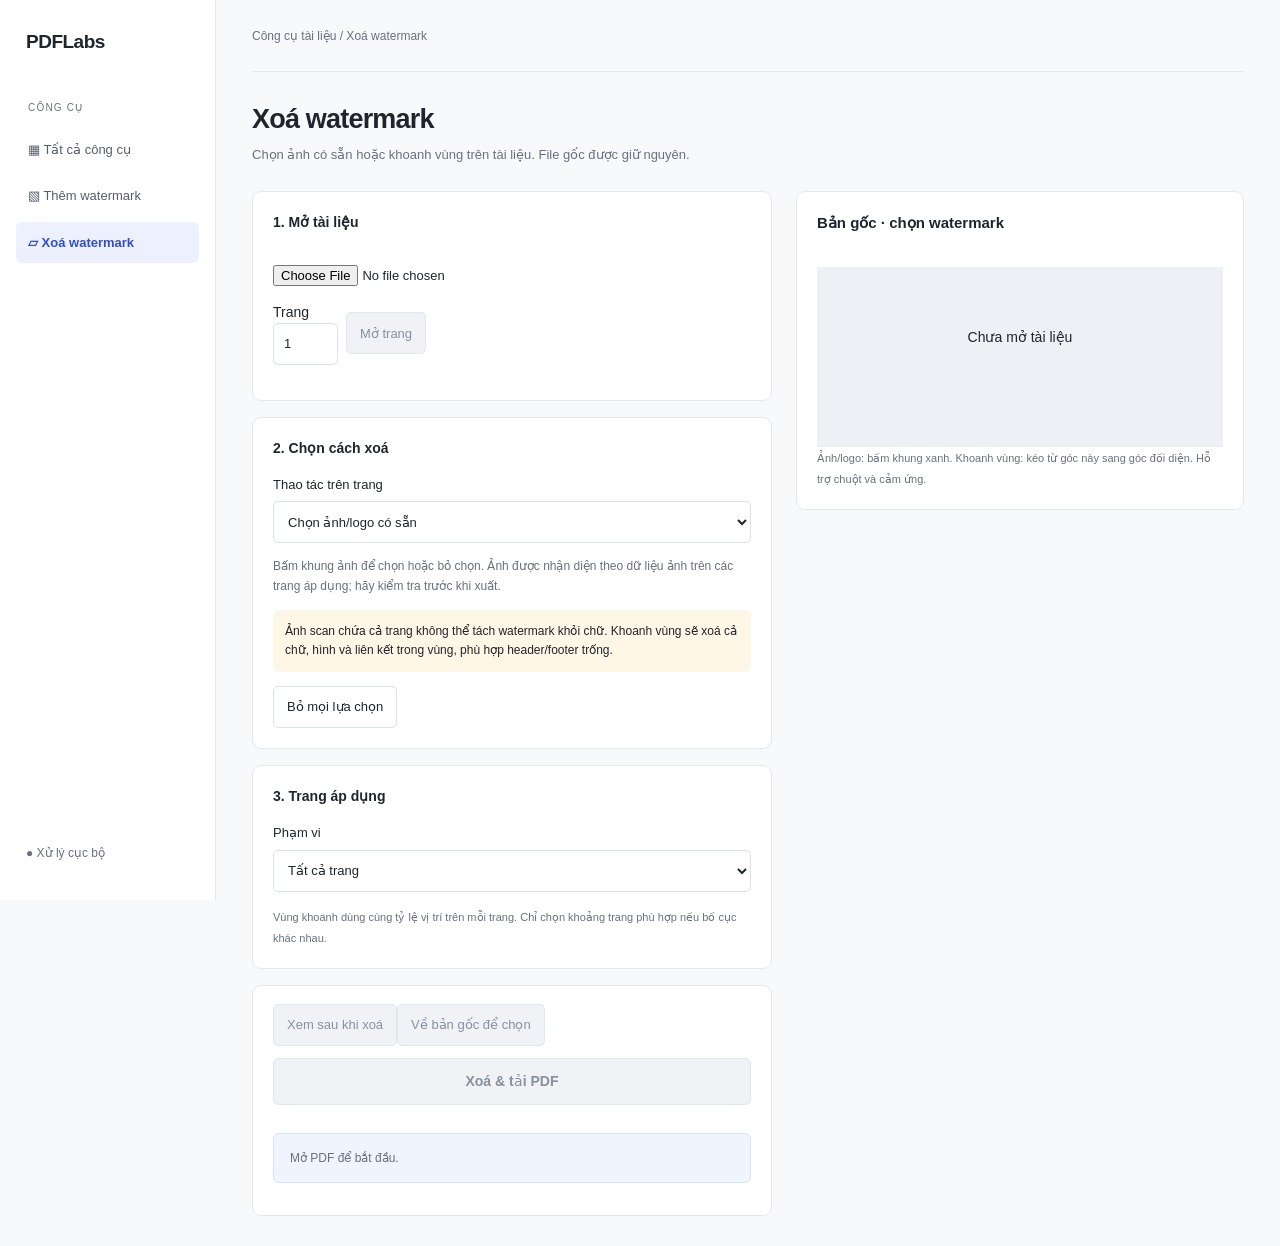
==== templates/removal.html @ 2656b72c "Add PDF watermark removal with image selection and region redaction" ====
<!doctype html><html lang="vi"><head><meta charset="utf-8"><meta name="viewport" content="width=device-width,initial-scale=1"><title>Xoá watermark · PDFLabs</title><link rel="stylesheet" href="/static/style.css"><link rel="stylesheet" href="/static/removal.css"></head><body>
<aside class="sidebar"><a class="brand" href="/">PDFLabs</a><div class="workspace">CÔNG CỤ</div><a class="nav" href="/">▦ Tất cả công cụ</a><a class="nav" href="/#watermark">▧ Thêm watermark</a><a class="nav active" href="/remove-watermark">▱ Xoá watermark</a><div class="side-bottom">● Xử lý cục bộ</div></aside>
<main><header>Công cụ tài liệu / Xoá watermark</header><section class="removal-editor"><h1>Xoá watermark</h1><p class="intro">Chọn ảnh có sẵn hoặc khoanh vùng trên tài liệu. File gốc được giữ nguyên.</p>
<div class="editor-grid"><div class="left-stack"><div class="panel"><h2>1. Mở tài liệu</h2><input id="source" type="file" accept=".pdf,application/pdf"><p id="filename"></p><div class="preview-controls"><label>Trang <input id="page" type="number" min="1" value="1"></label><button id="load" class="secondary">Mở trang</button></div><small id="page-count"></small></div>
<div class="panel"><h2>2. Chọn cách xoá</h2><label class="field-label">Thao tác trên trang<select id="mode"><option value="image">Chọn ảnh/logo có sẵn</option><option value="region">Khoanh vùng xoá trắng</option></select></label><p id="mode-help">Bấm khung ảnh để chọn hoặc bỏ chọn. Ảnh được nhận diện theo dữ liệu ảnh trên các trang áp dụng; hãy kiểm tra trước khi xuất.</p><p class="notice">Ảnh scan chứa cả trang không thể tách watermark khỏi chữ. Khoanh vùng sẽ xoá cả chữ, hình và liên kết trong vùng, phù hợp header/footer trống.</p><div id="selection-list"></div><button id="clear" class="secondary">Bỏ mọi lựa chọn</button></div>
<div class="panel"><h2>3. Trang áp dụng</h2><label class="field-label">Phạm vi<select id="scope"><option value="all">Tất cả trang</option><option value="custom">Khoảng trang</option><option value="odd">Trang lẻ</option><option value="even">Trang chẵn</option></select></label><input id="range" placeholder="Ví dụ: 1-3, 5" hidden><small>Vùng khoanh dùng cùng tỷ lệ vị trí trên mỗi trang. Chỉ chọn khoảng trang phù hợp nếu bố cục khác nhau.</small></div>
<div class="export-panel"><button id="preview" class="secondary">Xem sau khi xoá</button><button id="original" class="secondary">Về bản gốc để chọn</button><button id="export" class="primary">Xoá & tải PDF</button><p id="status" role="status" aria-live="polite">Mở PDF để bắt đầu.</p></div></div>
<div class="right-stack"><div class="panel"><div class="panel-title"><h2 id="view-title">Bản gốc · chọn watermark</h2></div><div id="stage"><img id="document" alt="Trang PDF" hidden><div id="overlay"></div><p id="empty">Chưa mở tài liệu</p></div><small>Ảnh/logo: bấm khung xanh. Khoanh vùng: kéo từ góc này sang góc đối diện. Hỗ trợ chuột và cảm ứng.</small></div></div></div></section></main><script src="/static/removal.js"></script></body></html>
---- static/style.css ----
:root{--ink:#20242c;--muted:#69717e;--line:#e5e7eb;--bg:#f8f9fb;--accent:#3659db}*{box-sizing:border-box}[hidden]{display:none!important}body{margin:0;background:var(--bg);color:var(--ink);font:14px -apple-system,BlinkMacSystemFont,"Segoe UI",sans-serif;line-height:1.5}button,input,select{font:inherit}button{cursor:pointer}button:disabled{opacity:.55;cursor:wait}a{color:var(--accent)}button,a,input,select{touch-action:manipulation}button:focus-visible,a:focus-visible{outline:3px solid #a7b7f9;outline-offset:3px}.sidebar{position:fixed;inset:0 auto 0 0;width:216px;background:#fff;border-right:1px solid var(--line);padding:28px 16px;display:flex;flex-direction:column;gap:5px}.brand{display:flex;align-items:center;gap:10px;text-decoration:none;color:var(--ink);font-size:19px;font-weight:650;letter-spacing:-.5px;padding:0 10px}.brand-mark{width:29px;height:32px;border-radius:7px;background:var(--ink);color:#fff;display:grid;place-items:center;font-size:18px}.workspace{font-size:10px;letter-spacing:1.2px;color:var(--muted);margin:38px 12px 9px}.nav{border:0;background:none;display:flex;align-items:center;gap:11px;text-align:left;padding:11px 12px;border-radius:6px;color:#555e6d;font-size:13px}.nav-icon{font-size:19px;line-height:1}.nav:hover{background:#f4f5f8}.nav.active{background:#edf1ff;color:#304fc5;font-weight:600}.side-bottom{margin-top:auto;color:var(--muted);font-size:12px;padding:10px}.dot{display:inline-block;width:6px;height:6px;background:#3a926d;border-radius:50%;margin-right:7px}main{margin-left:216px;padding:0 36px;max-width:1800px}header{height:72px;display:flex;justify-content:space-between;align-items:center;border-bottom:1px solid var(--line);color:var(--muted);font-size:12px}header b{font-weight:400;color:#b9bec8;margin:0 12px}#breadcrumb{color:var(--ink)}.local{display:flex;align-items:center;gap:8px;font-size:12px}.avatar{display:grid;place-items:center;width:27px;height:27px;border:1px solid #dce0e7;border-radius:50%;background:#fff;color:#555e6d;font-size:11px}h1{font-size:27px;letter-spacing:-.8px;font-weight:650;line-height:1.3;margin:0 0 8px}h2{font-size:14px;margin:0;font-weight:600}p{margin:0;line-height:1.6}.intro{color:var(--muted);font-size:13px;margin:0 0 25px}#dashboard{padding:38px 0;min-height:calc(100vh - 140px)}.page-heading{display:flex;justify-content:space-between;align-items:center}.count-label{font-size:12px;color:var(--muted)}.section-title{margin:21px 0 14px}.tools{max-width:740px}.tool{display:flex;align-items:center;gap:17px;width:100%;background:#fff;border:1px solid var(--line);border-radius:9px;padding:23px;text-align:left;color:var(--ink);transition:border-color .15s,box-shadow .15s}.tool:hover{border-color:#a8b8ef;box-shadow:0 3px 12px #20242c08}.tool-icon{width:46px;height:48px;display:grid;place-items:center;border:1px solid #e0e6fc;border-radius:8px;color:var(--accent);background:#f2f5ff;font-size:25px}.tool h3{font-size:15px;margin:0 0 5px;font-weight:600}.tool p{font-size:13px;color:var(--muted)}.tool-link{margin-left:auto;font-size:21px;color:var(--muted)}#editor{padding:24px 0}.back{background:none;border:0;color:var(--muted);font-size:12px;padding:0;margin:0 0 19px}.back:hover{color:var(--accent)}.editor-grid{display:grid;grid-template-columns:minmax(320px,.95fr) minmax(360px,1.2fr);gap:24px;align-items:start}.left-stack,.right-stack{display:flex;flex-direction:column;gap:16px}.right-stack{position:sticky;top:20px}.panel{border:1px solid var(--line);background:#fff;border-radius:9px;padding:20px}.panel-title{display:flex;align-items:center;gap:9px;margin-bottom:17px}.panel-title>span:last-child:not(.step){margin-left:auto;font-size:11px;color:var(--muted)}.step{display:grid;place-items:center;width:21px;height:21px;background:#f0f2f6;color:#555e6d;border-radius:5px;font-size:11px;font-weight:600}.drop{display:flex;flex-direction:column;align-items:center;gap:5px;padding:23px 12px;border:1px dashed #bfc8dc;background:#fbfcff;border-radius:7px;cursor:pointer}.drop:hover,.drop.drag{border-color:var(--accent);background:#f0f4ff}.upload-icon{font-size:25px;color:var(--accent);line-height:1;margin-bottom:8px}.drop strong{font-size:13px;font-weight:550}.drop>span:not(.upload-icon){font-size:12px;color:var(--muted)}u{color:var(--accent);text-underline-offset:3px}small{font-size:11px;color:var(--muted);line-height:1.6}.drop small{margin-top:7px}.drop input,.image-upload input{position:absolute;opacity:0;width:1px;height:1px}.drop:focus-within,.image-upload:focus-within{outline:3px solid #a7b7f9;outline-offset:2px}.file-list{max-height:190px;overflow:auto}.file-row{display:flex;align-items:center;gap:10px;font-size:12px;padding:11px 0;border-bottom:1px solid var(--line)}.name{flex:1;overflow:hidden;white-space:nowrap;text-overflow:ellipsis}.file-row small{white-space:nowrap}.file-row button{border:0;background:none;color:#69717e;font-size:20px;padding:0 5px}.image-upload{display:flex;align-items:center;gap:13px;padding:13px;border:1px solid var(--line);border-radius:6px;cursor:pointer}.image-upload:hover{border-color:#a8b8ef}.image-upload>span{display:grid;place-items:center;background:#f3f4f7;border-radius:5px;width:44px;height:44px;color:#677181;font-size:22px}.image-upload img{width:48px;height:48px;object-fit:contain}.image-upload>div{min-width:0}.image-upload strong{display:block;font-size:12px;font-weight:550;overflow-wrap:anywhere}.image-upload small{display:block;margin-top:3px}.fields{display:grid;grid-template-columns:1fr 1fr;gap:18px 16px}.fields label{font-size:12px;font-weight:500;min-width:0}.fields input:not([type=range]),select,.preview-controls input{width:100%;min-width:0;display:block;border:1px solid #dce0e7;border-radius:5px;background:#fff;color:var(--ink);padding:9px 10px;font-size:12px;margin-top:7px;min-height:37px}input:focus,select:focus{outline:2px solid #a7b7f9;outline-offset:1px}.fields input[type=range]{width:100%;display:block;accent-color:var(--accent);margin:16px 0 6px}output{float:right;color:var(--accent);font-size:11px}.full{grid-column:1/-1}.optional{float:right;font-size:10px;font-weight:400;color:var(--muted)}.fields small{display:block;margin-top:5px;font-weight:400}.text-button{margin-left:auto;border:0;background:none;color:var(--accent);font-size:11px;padding:4px}.preview-tag{border:1px solid var(--line);padding:2px 6px;border-radius:4px;font-size:10px}.preview-controls{display:flex;gap:8px;align-items:center;margin-bottom:15px}.preview-controls select{flex:1;width:0;margin:0}.preview-controls input{width:54px;margin:0}.secondary{border:1px solid #dce0e7;border-radius:5px;background:#fff;color:var(--ink);padding:8px 13px;font-size:12px;min-height:37px}.secondary:hover{background:#f4f5f8}.preview-area{background:#eff1f5;border:1px solid #e6e9ef;border-radius:5px;min-height:440px;display:grid;place-items:center;overflow:auto;padding:24px}.preview-area img{display:block;max-width:100%;max-height:620px;box-shadow:0 3px 14px #20242c17}#preview-empty{text-align:center}#preview-empty p{font-size:13px;color:#596273;margin-bottom:5px}#preview-note{display:block;margin-top:12px;text-align:center}.export-panel{background:#fff;border:1px solid var(--line);border-radius:9px;padding:18px 20px}.export-panel p{color:var(--muted);font-size:11px;margin-bottom:12px}.primary{width:100%;padding:12px 15px;border:1px solid #304fc5;border-radius:6px;background:var(--accent);color:#fff;font-size:13px;font-weight:550;text-align:left}.primary span{float:right;font-size:17px;line-height:1.2}.primary:hover{background:#294ac7}.export-panel>small{display:block;text-align:center;margin-top:10px;font-size:10px}#status{padding:14px 16px;background:#eff4ff;border:1px solid #d7e1fc;border-radius:6px;font-size:12px;line-height:1.7;margin-top:18px;overflow-wrap:anywhere}#status.error{background:#fff5f3;border-color:#f2d5ce;color:#9b3525}#results{margin-top:14px;font-size:12px;overflow-wrap:anywhere}#results p{padding:9px 0;border-bottom:1px solid var(--line)}.download{display:block;width:fit-content;margin-bottom:10px;font-size:12px;font-weight:550}progress{accent-color:var(--accent)}footer{display:flex;justify-content:space-between;gap:16px;border-top:1px solid var(--line);padding:18px 0 22px;color:var(--muted);font-size:10px}@media(min-width:1500px){main{padding:0 48px}.editor-grid{grid-template-columns:minmax(380px,520px) minmax(400px,1fr)}}@media(max-width:1100px){.sidebar{width:184px}main{margin-left:184px;padding:0 24px}.editor-grid{grid-template-columns:minmax(280px,1fr) minmax(300px,1fr);gap:16px}.panel{padding:16px}.fields{gap:16px 12px}.preview-area{min-height:380px;padding:15px}}@media(max-width:850px){.editor-grid{grid-template-columns:1fr}.right-stack{position:static}.preview-area{min-height:360px}}@media(max-width:600px){.sidebar{position:static;width:auto;padding:14px 16px;flex-direction:row;align-items:center;gap:7px;border-right:0;border-bottom:1px solid var(--line)}.brand{padding:0;font-size:17px}.brand-mark{width:25px;height:28px;font-size:15px}.workspace,.side-bottom,.nav-icon{display:none}.nav{padding:9px 8px;font-size:11px;white-space:nowrap}.nav:first-of-type{margin-left:auto}main{margin:0;padding:0 16px}header{height:56px;font-size:11px}.local{font-size:0;gap:0}header b{margin:0 8px}h1{font-size:24px}#dashboard{padding-top:28px;min-height:calc(100vh - 190px)}.tool{padding:18px;gap:12px}.tool p{font-size:12px}.tool h3{font-size:14px}.tool-icon{width:40px;min-width:40px;height:43px}.count-label{display:none}.panel{padding:16px}.fields{gap:17px 12px}.fields label{font-size:11px}.preview-area{min-height:340px}.page-heading .intro{margin-bottom:20px}.export-panel{padding:16px}.tool-description{min-width:0}}@media(prefers-reduced-motion:reduce){*{transition:none!important;scroll-behavior:auto!important}}
/* Extended watermark controls share the same compact form treatment. */
textarea,.field-label>input{display:block;width:100%;border:1px solid #dce0e7;border-radius:5px;padding:9px 10px;margin-top:7px;background:#fff;color:var(--ink);font:inherit;min-width:0}textarea{resize:vertical;min-height:82px;font-size:13px}textarea:focus{outline:2px solid #a7b7f9;outline-offset:1px}.field-label{display:block;font-size:12px;font-weight:500}.type-switch{display:flex;gap:6px;padding:4px;background:#f2f4f8;border-radius:6px;margin-bottom:16px}.type-switch label{flex:1;padding:7px 10px;border-radius:4px;font-size:12px;cursor:pointer}.type-switch label:has(input:checked){background:#fff;box-shadow:0 1px 3px #20242c12}.type-switch input,.check-row input{accent-color:var(--accent)}.text-options,.color-row{margin-top:16px}.check-row{display:block;margin-top:12px;font-size:12px}.check-row small{display:block;margin:4px 0 0 22px}.color-hint{font-size:11px;color:var(--muted);align-self:center;padding-top:17px}.fields input[type=color]{height:37px;padding:4px;cursor:pointer}.quick-recipes{display:flex;flex-wrap:wrap;gap:7px;margin-bottom:18px}.quick-recipes button{border:1px solid #dce0e7;border-radius:5px;padding:7px 9px;background:#fff;color:#4d5b75;font-size:11px}.quick-recipes button:hover{border-color:#a8b8ef;background:#f5f7ff}.anchor-grid{display:grid;grid-template-columns:repeat(3,34px);gap:5px;margin-top:9px}.anchor-grid button{height:32px;border:1px solid #dce0e7;border-radius:4px;background:white;color:#69717e}.anchor-grid button[aria-pressed=true]{background:#edf1ff;border-color:var(--accent);color:var(--accent)}.preset-intro{font-size:12px;color:var(--muted);margin-bottom:13px}.preset-controls{display:flex;gap:8px;margin-bottom:15px}.preset-controls select{flex:1;width:0;margin:0}.preset-actions{display:flex;flex-wrap:wrap;gap:8px;margin:12px 0}.preset-actions .text-button{margin-left:0}.danger{color:#a33c32}.import-label{display:inline-flex;align-items:center;font-size:11px;color:var(--accent);cursor:pointer;padding:4px}.import-label input{width:1px;height:1px;opacity:0;position:absolute}.import-label:focus-within{outline:2px solid #a7b7f9}.badge{border:1px solid var(--line);border-radius:4px;padding:2px 6px;font-size:10px}
/* Action hierarchy and progressive disclosure. */
button,input,select,textarea{font-size:13px}.fields label,.field-label{font-size:13px;line-height:1.5}.fields input:not([type=range]),select,.preview-controls input{min-height:42px;font-size:13px}.fields{gap:20px 18px}.panel-title h2{font-size:15px}.drop{padding:20px 12px}.drop strong{font-size:14px}.drop u{display:inline-block;padding:6px 13px;border:1px solid #d6def6;border-radius:5px;background:#fff;text-decoration:none;font-size:13px;font-weight:550}.image-upload strong{font-size:13px}.image-upload{min-height:76px}.type-switch label{display:flex;align-items:center;justify-content:center;gap:7px;min-height:40px;font-size:13px}.quick-recipes{gap:8px}.quick-recipes button{min-height:38px;font-size:12px;padding:8px 12px}.anchor-grid{grid-template-columns:repeat(3,42px);gap:6px}.anchor-grid button{height:40px;font-size:16px}.secondary{min-height:42px;font-size:13px}.text-button{min-height:36px;font-size:12px;padding:6px 8px}.primary{min-height:46px;font-size:14px;text-align:center}.primary:disabled,.secondary:disabled{cursor:default;background:#f0f2f6;color:#89909e;border-color:#e2e6ed;opacity:1}.advanced{margin-top:20px;padding-top:16px;border-top:1px solid var(--line)}summary{cursor:pointer;font-size:13px;font-weight:550;min-height:32px;list-style:none;display:flex;align-items:center;justify-content:space-between;gap:12px}summary::-webkit-details-marker{display:none}summary:after{content:'+';font-size:19px;color:var(--muted);font-weight:400}details[open]>summary:after{content:'−'}summary:focus-visible{outline:2px solid #a7b7f9;outline-offset:4px;border-radius:3px}.advanced>.fields{margin-top:16px}.saved-presets>summary{font-size:14px}.disclosure-body{padding-top:15px}.preset-actions .danger{margin-left:auto;border-color:transparent}.preset-actions .danger:hover{background:#fff5f3;border-color:#f2d5ce}.preset-actions .secondary{font-size:12px;padding:8px 10px}.import-label{font-size:12px;min-height:36px;padding:6px 8px;border-radius:4px}.import-label:hover{background:#f3f5fb}.page-control{display:flex;align-items:center;gap:7px;color:var(--muted);font-size:12px;white-space:nowrap}.preview-controls .page-control input{width:52px}.preview-controls{flex-wrap:wrap}.preview-controls>select{min-width:120px}.action-hint{font-size:12px!important;color:var(--ink)!important;margin:0 0 12px!important}.export-panel>p:not(.action-hint){font-size:11px;color:var(--muted);margin-bottom:8px}.export-panel #status{margin:0 0 14px;font-size:12px}.color-row{align-items:center}.color-row label{display:flex;align-items:center;gap:12px}.fields input[type=color]{width:46px;height:36px;min-height:36px;margin:0;padding:3px}.color-hint{padding-top:0;font-size:11px}.preview-area{min-height:390px}#file-count{font-variant-numeric:tabular-nums}.file-row button{min-width:36px;min-height:36px;border-radius:5px}.file-row button:hover{background:#fff2ef;color:#9b3525}.file-row{padding:7px 0}.optional{font-size:11px}.check-row{font-size:13px}.check-row input{width:16px;height:16px;vertical-align:middle}.fields small:empty{display:none}

@media(min-width:1101px){.editor-grid{grid-template-columns:minmax(420px,520px) minmax(420px,1fr)}.preview-area{min-height:440px}.preview-controls{flex-wrap:nowrap}}
---- static/removal.css ----
.removal-editor{padding:30px 0}.removal-editor h2{margin-bottom:16px}.removal-editor input[type=file]{max-width:100%;margin:16px 0}.removal-editor .field-label{margin:14px 0}.removal-editor .export-panel button{margin-bottom:12px}.removal-editor .notice{padding:12px;background:#fff7e6;border-radius:6px;font-size:12px;margin:14px 0}.removal-editor #status{margin-top:16px}.removal-editor #page{width:65px}.removal-editor .editor-grid{align-items:start}.removal-editor .right-stack{position:static}#stage{position:relative;background:#edf0f4;min-height:180px;line-height:0;user-select:none}#document{width:100%;display:block}#overlay{position:absolute;inset:0;touch-action:none}#stage #empty{padding:60px 20px;text-align:center;line-height:1.5}#overlay button,#overlay .region{position:absolute;border:2px solid #3659db;background:#3659db12;padding:0;min-height:0;border-radius:0}#overlay button.selected{border-color:#d14444;background:#d1444433}#overlay .region{border-color:#d14444;background:#d1444422;pointer-events:none}#selection-list p{display:flex;justify-content:space-between;align-items:center;margin:6px 0;font-size:12px}.sidebar a.nav{text-decoration:none}#mode-help{font-size:12px;color:#69717e}
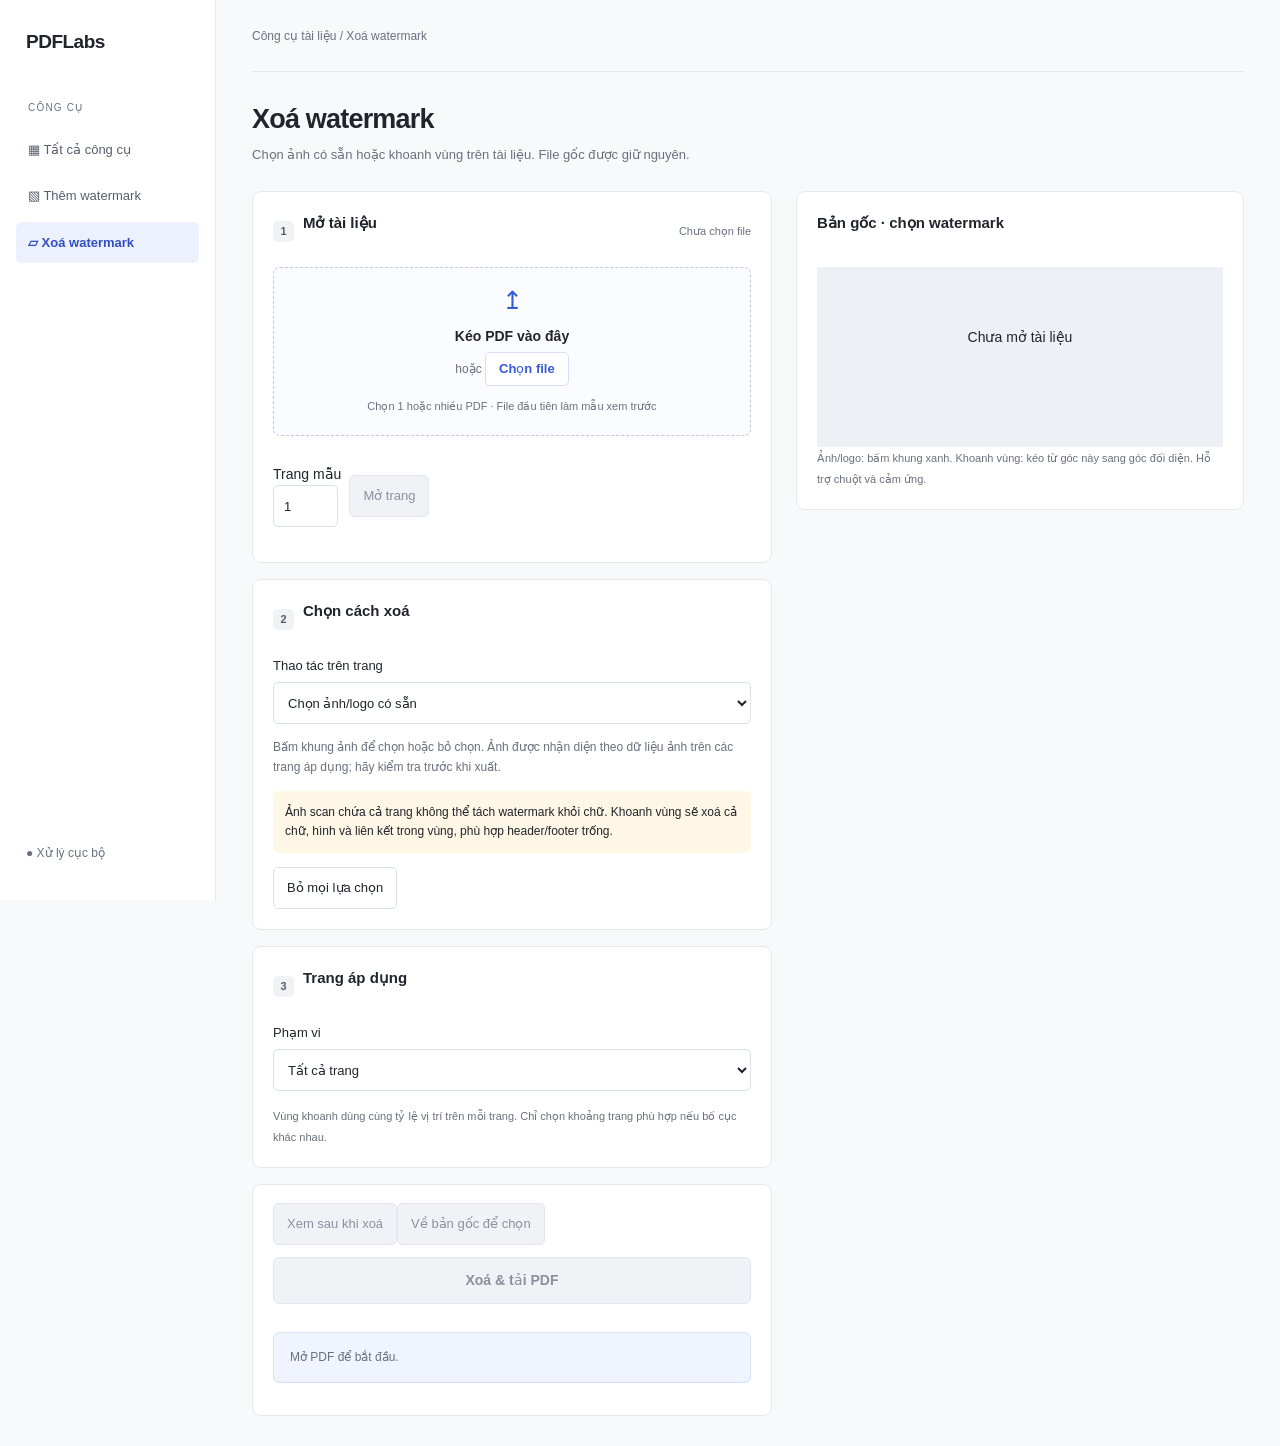
==== commit 9ee3d420: "Support drag-and-drop, batch removal by template, and auto-naming from original file" ====
--- a/templates/removal.html
+++ b/templates/removal.html
@@ -1,8 +1,8 @@
 <!doctype html><html lang="vi"><head><meta charset="utf-8"><meta name="viewport" content="width=device-width,initial-scale=1"><title>Xoá watermark · PDFLabs</title><link rel="stylesheet" href="/static/style.css"><link rel="stylesheet" href="/static/removal.css"></head><body>
 <aside class="sidebar"><a class="brand" href="/">PDFLabs</a><div class="workspace">CÔNG CỤ</div><a class="nav" href="/">▦ Tất cả công cụ</a><a class="nav" href="/#watermark">▧ Thêm watermark</a><a class="nav active" href="/remove-watermark">▱ Xoá watermark</a><div class="side-bottom">● Xử lý cục bộ</div></aside>
 <main><header>Công cụ tài liệu / Xoá watermark</header><section class="removal-editor"><h1>Xoá watermark</h1><p class="intro">Chọn ảnh có sẵn hoặc khoanh vùng trên tài liệu. File gốc được giữ nguyên.</p>
-<div class="editor-grid"><div class="left-stack"><div class="panel"><h2>1. Mở tài liệu</h2><input id="source" type="file" accept=".pdf,application/pdf"><p id="filename"></p><div class="preview-controls"><label>Trang <input id="page" type="number" min="1" value="1"></label><button id="load" class="secondary">Mở trang</button></div><small id="page-count"></small></div>
-<div class="panel"><h2>2. Chọn cách xoá</h2><label class="field-label">Thao tác trên trang<select id="mode"><option value="image">Chọn ảnh/logo có sẵn</option><option value="region">Khoanh vùng xoá trắng</option></select></label><p id="mode-help">Bấm khung ảnh để chọn hoặc bỏ chọn. Ảnh được nhận diện theo dữ liệu ảnh trên các trang áp dụng; hãy kiểm tra trước khi xuất.</p><p class="notice">Ảnh scan chứa cả trang không thể tách watermark khỏi chữ. Khoanh vùng sẽ xoá cả chữ, hình và liên kết trong vùng, phù hợp header/footer trống.</p><div id="selection-list"></div><button id="clear" class="secondary">Bỏ mọi lựa chọn</button></div>
-<div class="panel"><h2>3. Trang áp dụng</h2><label class="field-label">Phạm vi<select id="scope"><option value="all">Tất cả trang</option><option value="custom">Khoảng trang</option><option value="odd">Trang lẻ</option><option value="even">Trang chẵn</option></select></label><input id="range" placeholder="Ví dụ: 1-3, 5" hidden><small>Vùng khoanh dùng cùng tỷ lệ vị trí trên mỗi trang. Chỉ chọn khoảng trang phù hợp nếu bố cục khác nhau.</small></div>
-<div class="export-panel"><button id="preview" class="secondary">Xem sau khi xoá</button><button id="original" class="secondary">Về bản gốc để chọn</button><button id="export" class="primary">Xoá & tải PDF</button><p id="status" role="status" aria-live="polite">Mở PDF để bắt đầu.</p></div></div>
+<div class="editor-grid"><div class="left-stack"><div class="panel"><div class="panel-title"><span class="step">1</span><h2>Mở tài liệu</h2><span id="file-count">Chưa chọn file</span></div><label class="drop" id="dropzone"><span class="upload-icon">↥</span><strong>Kéo PDF vào đây</strong><span>hoặc <u>Chọn file</u></span><small>Chọn 1 hoặc nhiều PDF · File đầu tiên làm mẫu xem trước</small><input id="source" type="file" accept=".pdf,application/pdf" multiple></label><div id="file-list" class="file-list"></div><div class="preview-controls"><label>Trang mẫu <input id="page" type="number" min="1" value="1"></label><button id="load" class="secondary" type="button">Mở trang</button></div><small id="page-count"></small></div>
+<div class="panel"><div class="panel-title"><span class="step">2</span><h2>Chọn cách xoá</h2></div><label class="field-label">Thao tác trên trang<select id="mode"><option value="image">Chọn ảnh/logo có sẵn</option><option value="region">Khoanh vùng xoá trắng</option></select></label><p id="mode-help">Bấm khung ảnh để chọn hoặc bỏ chọn. Ảnh được nhận diện theo dữ liệu ảnh trên các trang áp dụng; hãy kiểm tra trước khi xuất.</p><p class="notice">Ảnh scan chứa cả trang không thể tách watermark khỏi chữ. Khoanh vùng sẽ xoá cả chữ, hình và liên kết trong vùng, phù hợp header/footer trống.</p><div id="selection-list"></div><button id="clear" class="secondary" type="button">Bỏ mọi lựa chọn</button></div>
+<div class="panel"><div class="panel-title"><span class="step">3</span><h2>Trang áp dụng</h2></div><label class="field-label">Phạm vi<select id="scope"><option value="all">Tất cả trang</option><option value="custom">Khoảng trang</option><option value="odd">Trang lẻ</option><option value="even">Trang chẵn</option></select></label><input id="range" placeholder="Ví dụ: 1-3, 5" hidden><small>Vùng khoanh dùng cùng tỷ lệ vị trí trên mỗi trang. Chỉ chọn khoảng trang phù hợp nếu bố cục khác nhau.</small></div>
+<div class="export-panel"><button id="preview" class="secondary" type="button">Xem sau khi xoá</button><button id="original" class="secondary" type="button">Về bản gốc để chọn</button><button id="export" class="primary" type="button">Xoá & tải PDF</button><button id="export-single" class="secondary" type="button" hidden>Chỉ xuất file mẫu này</button><p id="status" role="status" aria-live="polite">Mở PDF để bắt đầu.</p></div></div>
 <div class="right-stack"><div class="panel"><div class="panel-title"><h2 id="view-title">Bản gốc · chọn watermark</h2></div><div id="stage"><img id="document" alt="Trang PDF" hidden><div id="overlay"></div><p id="empty">Chưa mở tài liệu</p></div><small>Ảnh/logo: bấm khung xanh. Khoanh vùng: kéo từ góc này sang góc đối diện. Hỗ trợ chuột và cảm ứng.</small></div></div></div></section></main><script src="/static/removal.js"></script></body></html>
--- a/static/style.css
+++ b/static/style.css
@@ -1,7 +1,9 @@
-:root{--ink:#20242c;--muted:#69717e;--line:#e5e7eb;--bg:#f8f9fb;--accent:#3659db}*{box-sizing:border-box}[hidden]{display:none!important}body{margin:0;background:var(--bg);color:var(--ink);font:14px -apple-system,BlinkMacSystemFont,"Segoe UI",sans-serif;line-height:1.5}button,input,select{font:inherit}button{cursor:pointer}button:disabled{opacity:.55;cursor:wait}a{color:var(--accent)}button,a,input,select{touch-action:manipulation}button:focus-visible,a:focus-visible{outline:3px solid #a7b7f9;outline-offset:3px}.sidebar{position:fixed;inset:0 auto 0 0;width:216px;background:#fff;border-right:1px solid var(--line);padding:28px 16px;display:flex;flex-direction:column;gap:5px}.brand{display:flex;align-items:center;gap:10px;text-decoration:none;color:var(--ink);font-size:19px;font-weight:650;letter-spacing:-.5px;padding:0 10px}.brand-mark{width:29px;height:32px;border-radius:7px;background:var(--ink);color:#fff;display:grid;place-items:center;font-size:18px}.workspace{font-size:10px;letter-spacing:1.2px;color:var(--muted);margin:38px 12px 9px}.nav{border:0;background:none;display:flex;align-items:center;gap:11px;text-align:left;padding:11px 12px;border-radius:6px;color:#555e6d;font-size:13px}.nav-icon{font-size:19px;line-height:1}.nav:hover{background:#f4f5f8}.nav.active{background:#edf1ff;color:#304fc5;font-weight:600}.side-bottom{margin-top:auto;color:var(--muted);font-size:12px;padding:10px}.dot{display:inline-block;width:6px;height:6px;background:#3a926d;border-radius:50%;margin-right:7px}main{margin-left:216px;padding:0 36px;max-width:1800px}header{height:72px;display:flex;justify-content:space-between;align-items:center;border-bottom:1px solid var(--line);color:var(--muted);font-size:12px}header b{font-weight:400;color:#b9bec8;margin:0 12px}#breadcrumb{color:var(--ink)}.local{display:flex;align-items:center;gap:8px;font-size:12px}.avatar{display:grid;place-items:center;width:27px;height:27px;border:1px solid #dce0e7;border-radius:50%;background:#fff;color:#555e6d;font-size:11px}h1{font-size:27px;letter-spacing:-.8px;font-weight:650;line-height:1.3;margin:0 0 8px}h2{font-size:14px;margin:0;font-weight:600}p{margin:0;line-height:1.6}.intro{color:var(--muted);font-size:13px;margin:0 0 25px}#dashboard{padding:38px 0;min-height:calc(100vh - 140px)}.page-heading{display:flex;justify-content:space-between;align-items:center}.count-label{font-size:12px;color:var(--muted)}.section-title{margin:21px 0 14px}.tools{max-width:740px}.tool{display:flex;align-items:center;gap:17px;width:100%;background:#fff;border:1px solid var(--line);border-radius:9px;padding:23px;text-align:left;color:var(--ink);transition:border-color .15s,box-shadow .15s}.tool:hover{border-color:#a8b8ef;box-shadow:0 3px 12px #20242c08}.tool-icon{width:46px;height:48px;display:grid;place-items:center;border:1px solid #e0e6fc;border-radius:8px;color:var(--accent);background:#f2f5ff;font-size:25px}.tool h3{font-size:15px;margin:0 0 5px;font-weight:600}.tool p{font-size:13px;color:var(--muted)}.tool-link{margin-left:auto;font-size:21px;color:var(--muted)}#editor{padding:24px 0}.back{background:none;border:0;color:var(--muted);font-size:12px;padding:0;margin:0 0 19px}.back:hover{color:var(--accent)}.editor-grid{display:grid;grid-template-columns:minmax(320px,.95fr) minmax(360px,1.2fr);gap:24px;align-items:start}.left-stack,.right-stack{display:flex;flex-direction:column;gap:16px}.right-stack{position:sticky;top:20px}.panel{border:1px solid var(--line);background:#fff;border-radius:9px;padding:20px}.panel-title{display:flex;align-items:center;gap:9px;margin-bottom:17px}.panel-title>span:last-child:not(.step){margin-left:auto;font-size:11px;color:var(--muted)}.step{display:grid;place-items:center;width:21px;height:21px;background:#f0f2f6;color:#555e6d;border-radius:5px;font-size:11px;font-weight:600}.drop{display:flex;flex-direction:column;align-items:center;gap:5px;padding:23px 12px;border:1px dashed #bfc8dc;background:#fbfcff;border-radius:7px;cursor:pointer}.drop:hover,.drop.drag{border-color:var(--accent);background:#f0f4ff}.upload-icon{font-size:25px;color:var(--accent);line-height:1;margin-bottom:8px}.drop strong{font-size:13px;font-weight:550}.drop>span:not(.upload-icon){font-size:12px;color:var(--muted)}u{color:var(--accent);text-underline-offset:3px}small{font-size:11px;color:var(--muted);line-height:1.6}.drop small{margin-top:7px}.drop input,.image-upload input{position:absolute;opacity:0;width:1px;height:1px}.drop:focus-within,.image-upload:focus-within{outline:3px solid #a7b7f9;outline-offset:2px}.file-list{max-height:190px;overflow:auto}.file-row{display:flex;align-items:center;gap:10px;font-size:12px;padding:11px 0;border-bottom:1px solid var(--line)}.name{flex:1;overflow:hidden;white-space:nowrap;text-overflow:ellipsis}.file-row small{white-space:nowrap}.file-row button{border:0;background:none;color:#69717e;font-size:20px;padding:0 5px}.image-upload{display:flex;align-items:center;gap:13px;padding:13px;border:1px solid var(--line);border-radius:6px;cursor:pointer}.image-upload:hover{border-color:#a8b8ef}.image-upload>span{display:grid;place-items:center;background:#f3f4f7;border-radius:5px;width:44px;height:44px;color:#677181;font-size:22px}.image-upload img{width:48px;height:48px;object-fit:contain}.image-upload>div{min-width:0}.image-upload strong{display:block;font-size:12px;font-weight:550;overflow-wrap:anywhere}.image-upload small{display:block;margin-top:3px}.fields{display:grid;grid-template-columns:1fr 1fr;gap:18px 16px}.fields label{font-size:12px;font-weight:500;min-width:0}.fields input:not([type=range]),select,.preview-controls input{width:100%;min-width:0;display:block;border:1px solid #dce0e7;border-radius:5px;background:#fff;color:var(--ink);padding:9px 10px;font-size:12px;margin-top:7px;min-height:37px}input:focus,select:focus{outline:2px solid #a7b7f9;outline-offset:1px}.fields input[type=range]{width:100%;display:block;accent-color:var(--accent);margin:16px 0 6px}output{float:right;color:var(--accent);font-size:11px}.full{grid-column:1/-1}.optional{float:right;font-size:10px;font-weight:400;color:var(--muted)}.fields small{display:block;margin-top:5px;font-weight:400}.text-button{margin-left:auto;border:0;background:none;color:var(--accent);font-size:11px;padding:4px}.preview-tag{border:1px solid var(--line);padding:2px 6px;border-radius:4px;font-size:10px}.preview-controls{display:flex;gap:8px;align-items:center;margin-bottom:15px}.preview-controls select{flex:1;width:0;margin:0}.preview-controls input{width:54px;margin:0}.secondary{border:1px solid #dce0e7;border-radius:5px;background:#fff;color:var(--ink);padding:8px 13px;font-size:12px;min-height:37px}.secondary:hover{background:#f4f5f8}.preview-area{background:#eff1f5;border:1px solid #e6e9ef;border-radius:5px;min-height:440px;display:grid;place-items:center;overflow:auto;padding:24px}.preview-area img{display:block;max-width:100%;max-height:620px;box-shadow:0 3px 14px #20242c17}#preview-empty{text-align:center}#preview-empty p{font-size:13px;color:#596273;margin-bottom:5px}#preview-note{display:block;margin-top:12px;text-align:center}.export-panel{background:#fff;border:1px solid var(--line);border-radius:9px;padding:18px 20px}.export-panel p{color:var(--muted);font-size:11px;margin-bottom:12px}.primary{width:100%;padding:12px 15px;border:1px solid #304fc5;border-radius:6px;background:var(--accent);color:#fff;font-size:13px;font-weight:550;text-align:left}.primary span{float:right;font-size:17px;line-height:1.2}.primary:hover{background:#294ac7}.export-panel>small{display:block;text-align:center;margin-top:10px;font-size:10px}#status{padding:14px 16px;background:#eff4ff;border:1px solid #d7e1fc;border-radius:6px;font-size:12px;line-height:1.7;margin-top:18px;overflow-wrap:anywhere}#status.error{background:#fff5f3;border-color:#f2d5ce;color:#9b3525}#results{margin-top:14px;font-size:12px;overflow-wrap:anywhere}#results p{padding:9px 0;border-bottom:1px solid var(--line)}.download{display:block;width:fit-content;margin-bottom:10px;font-size:12px;font-weight:550}progress{accent-color:var(--accent)}footer{display:flex;justify-content:space-between;gap:16px;border-top:1px solid var(--line);padding:18px 0 22px;color:var(--muted);font-size:10px}@media(min-width:1500px){main{padding:0 48px}.editor-grid{grid-template-columns:minmax(380px,520px) minmax(400px,1fr)}}@media(max-width:1100px){.sidebar{width:184px}main{margin-left:184px;padding:0 24px}.editor-grid{grid-template-columns:minmax(280px,1fr) minmax(300px,1fr);gap:16px}.panel{padding:16px}.fields{gap:16px 12px}.preview-area{min-height:380px;padding:15px}}@media(max-width:850px){.editor-grid{grid-template-columns:1fr}.right-stack{position:static}.preview-area{min-height:360px}}@media(max-width:600px){.sidebar{position:static;width:auto;padding:14px 16px;flex-direction:row;align-items:center;gap:7px;border-right:0;border-bottom:1px solid var(--line)}.brand{padding:0;font-size:17px}.brand-mark{width:25px;height:28px;font-size:15px}.workspace,.side-bottom,.nav-icon{display:none}.nav{padding:9px 8px;font-size:11px;white-space:nowrap}.nav:first-of-type{margin-left:auto}main{margin:0;padding:0 16px}header{height:56px;font-size:11px}.local{font-size:0;gap:0}header b{margin:0 8px}h1{font-size:24px}#dashboard{padding-top:28px;min-height:calc(100vh - 190px)}.tool{padding:18px;gap:12px}.tool p{font-size:12px}.tool h3{font-size:14px}.tool-icon{width:40px;min-width:40px;height:43px}.count-label{display:none}.panel{padding:16px}.fields{gap:17px 12px}.fields label{font-size:11px}.preview-area{min-height:340px}.page-heading .intro{margin-bottom:20px}.export-panel{padding:16px}.tool-description{min-width:0}}@media(prefers-reduced-motion:reduce){*{transition:none!important;scroll-behavior:auto!important}}
+:root{--ink:#20242c;--muted:#69717e;--line:#e5e7eb;--bg:#f8f9fb;--accent:#3659db}*{box-sizing:border-box}[hidden]{display:none!important}body{margin:0;background:var(--bg);color:var(--ink);font:14px -apple-system,BlinkMacSystemFont,"Segoe UI",sans-serif;line-height:1.5}button,input,select{font:inherit}button{cursor:pointer}button:disabled{opacity:.55;cursor:wait}a{color:var(--accent)}button,a,input,select{touch-action:manipulation}button:focus-visible,a:focus-visible{outline:3px solid #a7b7f9;outline-offset:3px}.sidebar{position:fixed;inset:0 auto 0 0;width:216px;background:#fff;border-right:1px solid var(--line);padding:28px 16px;display:flex;flex-direction:column;gap:5px}.brand{display:flex;align-items:center;gap:10px;text-decoration:none;color:var(--ink);font-size:19px;font-weight:650;letter-spacing:-.5px;padding:0 10px}.brand-mark{width:29px;height:32px;border-radius:7px;background:var(--ink);color:#fff;display:grid;place-items:center;font-size:18px}.workspace{font-size:10px;letter-spacing:1.2px;color:var(--muted);margin:38px 12px 9px}.nav{border:0;background:none;display:flex;align-items:center;gap:11px;text-align:left;padding:11px 12px;border-radius:6px;color:#555e6d;font-size:13px}.nav-icon{font-size:19px;line-height:1}.nav:hover{background:#f4f5f8}.nav.active{background:#edf1ff;color:#304fc5;font-weight:600}.side-bottom{margin-top:auto;color:var(--muted);font-size:12px;padding:10px}.dot{display:inline-block;width:6px;height:6px;background:#3a926d;border-radius:50%;margin-right:7px}main{margin-left:216px;padding:0 36px;max-width:1800px}header{height:72px;display:flex;justify-content:space-between;align-items:center;border-bottom:1px solid var(--line);color:var(--muted);font-size:12px}header b{font-weight:400;color:#b9bec8;margin:0 12px}#breadcrumb{color:var(--ink)}.local{display:flex;align-items:center;gap:8px;font-size:12px}.avatar{display:grid;place-items:center;width:27px;height:27px;border:1px solid #dce0e7;border-radius:50%;background:#fff;color:#555e6d;font-size:11px}h1{font-size:27px;letter-spacing:-.8px;font-weight:650;line-height:1.3;margin:0 0 8px}h2{font-size:14px;margin:0;font-weight:600}p{margin:0;line-height:1.6}.intro{color:var(--muted);font-size:13px;margin:0 0 25px}#dashboard{padding:38px 0;min-height:calc(100vh - 140px)}.page-heading{display:flex;justify-content:space-between;align-items:center}.count-label{font-size:12px;color:var(--muted)}.section-title{margin:21px 0 14px}.tools{max-width:740px;display:grid;gap:12px}.tool{display:flex;text-decoration:none;align-items:center;gap:17px;width:100%;background:#fff;border:1px solid var(--line);border-radius:9px;padding:23px;text-align:left;color:var(--ink);transition:border-color .15s,box-shadow .15s}.tool:hover{border-color:#a8b8ef;box-shadow:0 3px 12px #20242c08}.tool-icon{width:46px;height:48px;display:grid;place-items:center;border:1px solid #e0e6fc;border-radius:8px;color:var(--accent);background:#f2f5ff;font-size:25px}.tool h3{font-size:15px;margin:0 0 5px;font-weight:600}.tool p{font-size:13px;color:var(--muted)}.tool-link{margin-left:auto;font-size:21px;color:var(--muted)}#editor{padding:24px 0}.back{background:none;border:0;color:var(--muted);font-size:12px;padding:0;margin:0 0 19px}.back:hover{color:var(--accent)}.editor-grid{display:grid;grid-template-columns:minmax(320px,.95fr) minmax(360px,1.2fr);gap:24px;align-items:start}.left-stack,.right-stack{display:flex;flex-direction:column;gap:16px}.right-stack{position:sticky;top:20px}.panel{border:1px solid var(--line);background:#fff;border-radius:9px;padding:20px}.panel-title{display:flex;align-items:center;gap:9px;margin-bottom:17px}.panel-title>span:last-child:not(.step){margin-left:auto;font-size:11px;color:var(--muted)}.step{display:grid;place-items:center;width:21px;height:21px;background:#f0f2f6;color:#555e6d;border-radius:5px;font-size:11px;font-weight:600}.drop{display:flex;flex-direction:column;align-items:center;gap:5px;padding:23px 12px;border:1px dashed #bfc8dc;background:#fbfcff;border-radius:7px;cursor:pointer}.drop:hover,.drop.drag{border-color:var(--accent);background:#f0f4ff}.upload-icon{font-size:25px;color:var(--accent);line-height:1;margin-bottom:8px}.drop strong{font-size:13px;font-weight:550}.drop>span:not(.upload-icon){font-size:12px;color:var(--muted)}u{color:var(--accent);text-underline-offset:3px}small{font-size:11px;color:var(--muted);line-height:1.6}.drop small{margin-top:7px}.drop input,.image-upload input{position:absolute;opacity:0;width:1px;height:1px}.drop:focus-within,.image-upload:focus-within{outline:3px solid #a7b7f9;outline-offset:2px}.file-list{max-height:190px;overflow:auto}.file-row{display:flex;align-items:center;gap:10px;font-size:12px;padding:11px 0;border-bottom:1px solid var(--line)}.name{flex:1;overflow:hidden;white-space:nowrap;text-overflow:ellipsis}.file-row small{white-space:nowrap}.file-row button{border:0;background:none;color:#69717e;font-size:20px;padding:0 5px}.image-upload{display:flex;align-items:center;gap:13px;padding:13px;border:1px solid var(--line);border-radius:6px;cursor:pointer}.image-upload:hover{border-color:#a8b8ef}.image-upload>span{display:grid;place-items:center;background:#f3f4f7;border-radius:5px;width:44px;height:44px;color:#677181;font-size:22px}.image-upload img{width:48px;height:48px;object-fit:contain}.image-upload>div{min-width:0}.image-upload strong{display:block;font-size:12px;font-weight:550;overflow-wrap:anywhere}.image-upload small{display:block;margin-top:3px}.fields{display:grid;grid-template-columns:1fr 1fr;gap:18px 16px}.fields label{font-size:12px;font-weight:500;min-width:0}.fields input:not([type=range]),select,.preview-controls input{width:100%;min-width:0;display:block;border:1px solid #dce0e7;border-radius:5px;background:#fff;color:var(--ink);padding:9px 10px;font-size:12px;margin-top:7px;min-height:37px}input:focus,select:focus{outline:2px solid #a7b7f9;outline-offset:1px}.fields input[type=range]{width:100%;display:block;accent-color:var(--accent);margin:16px 0 6px}output{float:right;color:var(--accent);font-size:11px}.full{grid-column:1/-1}.optional{float:right;font-size:10px;font-weight:400;color:var(--muted)}.fields small{display:block;margin-top:5px;font-weight:400}.text-button{margin-left:auto;border:0;background:none;color:var(--accent);font-size:11px;padding:4px}.preview-tag{border:1px solid var(--line);padding:2px 6px;border-radius:4px;font-size:10px}.preview-controls{display:flex;gap:8px;align-items:center;margin-bottom:15px}.preview-controls select{flex:1;width:0;margin:0}.preview-controls input{width:54px;margin:0}.secondary{border:1px solid #dce0e7;border-radius:5px;background:#fff;color:var(--ink);padding:8px 13px;font-size:12px;min-height:37px}.secondary:hover{background:#f4f5f8}.preview-area{background:#eff1f5;border:1px solid #e6e9ef;border-radius:5px;min-height:440px;display:grid;place-items:center;overflow:auto;padding:24px}.preview-area img{display:block;max-width:100%;max-height:620px;box-shadow:0 3px 14px #20242c17}#preview-empty{text-align:center}#preview-empty p{font-size:13px;color:#596273;margin-bottom:5px}#preview-note{display:block;margin-top:12px;text-align:center}.export-panel{background:#fff;border:1px solid var(--line);border-radius:9px;padding:18px 20px}.export-panel p{color:var(--muted);font-size:11px;margin-bottom:12px}.primary{width:100%;padding:12px 15px;border:1px solid #304fc5;border-radius:6px;background:var(--accent);color:#fff;font-size:13px;font-weight:550;text-align:left}.primary span{float:right;font-size:17px;line-height:1.2}.primary:hover{background:#294ac7}.export-panel>small{display:block;text-align:center;margin-top:10px;font-size:10px}#status{padding:14px 16px;background:#eff4ff;border:1px solid #d7e1fc;border-radius:6px;font-size:12px;line-height:1.7;margin-top:18px;overflow-wrap:anywhere}#status.error{background:#fff5f3;border-color:#f2d5ce;color:#9b3525}#results{margin-top:14px;font-size:12px;overflow-wrap:anywhere}#results p{padding:9px 0;border-bottom:1px solid var(--line)}.download{display:block;width:fit-content;margin-bottom:10px;font-size:12px;font-weight:550}progress{accent-color:var(--accent)}footer{display:flex;justify-content:space-between;gap:16px;border-top:1px solid var(--line);padding:18px 0 22px;color:var(--muted);font-size:10px}@media(min-width:1500px){main{padding:0 48px}.editor-grid{grid-template-columns:minmax(380px,520px) minmax(400px,1fr)}}@media(max-width:1100px){.sidebar{width:184px}main{margin-left:184px;padding:0 24px}.editor-grid{grid-template-columns:minmax(280px,1fr) minmax(300px,1fr);gap:16px}.panel{padding:16px}.fields{gap:16px 12px}.preview-area{min-height:380px;padding:15px}}@media(max-width:850px){.editor-grid{grid-template-columns:1fr}.right-stack{position:static}.preview-area{min-height:360px}}@media(max-width:600px){.sidebar{position:static;width:auto;padding:14px 16px;flex-direction:row;align-items:center;gap:7px;border-right:0;border-bottom:1px solid var(--line)}.brand{padding:0;font-size:17px}.brand-mark{width:25px;height:28px;font-size:15px}.workspace,.side-bottom,.nav-icon{display:none}.nav{padding:9px 8px;font-size:11px;white-space:nowrap}.nav:first-of-type{margin-left:auto}main{margin:0;padding:0 16px}header{height:56px;font-size:11px}.local{font-size:0;gap:0}header b{margin:0 8px}h1{font-size:24px}#dashboard{padding-top:28px;min-height:calc(100vh - 190px)}.tool{padding:18px;gap:12px}.tool p{font-size:12px}.tool h3{font-size:14px}.tool-icon{width:40px;min-width:40px;height:43px}.count-label{display:none}.panel{padding:16px}.fields{gap:17px 12px}.fields label{font-size:11px}.preview-area{min-height:340px}.page-heading .intro{margin-bottom:20px}.export-panel{padding:16px}.tool-description{min-width:0}}@media(prefers-reduced-motion:reduce){*{transition:none!important;scroll-behavior:auto!important}}
 /* Extended watermark controls share the same compact form treatment. */
 textarea,.field-label>input{display:block;width:100%;border:1px solid #dce0e7;border-radius:5px;padding:9px 10px;margin-top:7px;background:#fff;color:var(--ink);font:inherit;min-width:0}textarea{resize:vertical;min-height:82px;font-size:13px}textarea:focus{outline:2px solid #a7b7f9;outline-offset:1px}.field-label{display:block;font-size:12px;font-weight:500}.type-switch{display:flex;gap:6px;padding:4px;background:#f2f4f8;border-radius:6px;margin-bottom:16px}.type-switch label{flex:1;padding:7px 10px;border-radius:4px;font-size:12px;cursor:pointer}.type-switch label:has(input:checked){background:#fff;box-shadow:0 1px 3px #20242c12}.type-switch input,.check-row input{accent-color:var(--accent)}.text-options,.color-row{margin-top:16px}.check-row{display:block;margin-top:12px;font-size:12px}.check-row small{display:block;margin:4px 0 0 22px}.color-hint{font-size:11px;color:var(--muted);align-self:center;padding-top:17px}.fields input[type=color]{height:37px;padding:4px;cursor:pointer}.quick-recipes{display:flex;flex-wrap:wrap;gap:7px;margin-bottom:18px}.quick-recipes button{border:1px solid #dce0e7;border-radius:5px;padding:7px 9px;background:#fff;color:#4d5b75;font-size:11px}.quick-recipes button:hover{border-color:#a8b8ef;background:#f5f7ff}.anchor-grid{display:grid;grid-template-columns:repeat(3,34px);gap:5px;margin-top:9px}.anchor-grid button{height:32px;border:1px solid #dce0e7;border-radius:4px;background:white;color:#69717e}.anchor-grid button[aria-pressed=true]{background:#edf1ff;border-color:var(--accent);color:var(--accent)}.preset-intro{font-size:12px;color:var(--muted);margin-bottom:13px}.preset-controls{display:flex;gap:8px;margin-bottom:15px}.preset-controls select{flex:1;width:0;margin:0}.preset-actions{display:flex;flex-wrap:wrap;gap:8px;margin:12px 0}.preset-actions .text-button{margin-left:0}.danger{color:#a33c32}.import-label{display:inline-flex;align-items:center;font-size:11px;color:var(--accent);cursor:pointer;padding:4px}.import-label input{width:1px;height:1px;opacity:0;position:absolute}.import-label:focus-within{outline:2px solid #a7b7f9}.badge{border:1px solid var(--line);border-radius:4px;padding:2px 6px;font-size:10px}
 /* Action hierarchy and progressive disclosure. */
 button,input,select,textarea{font-size:13px}.fields label,.field-label{font-size:13px;line-height:1.5}.fields input:not([type=range]),select,.preview-controls input{min-height:42px;font-size:13px}.fields{gap:20px 18px}.panel-title h2{font-size:15px}.drop{padding:20px 12px}.drop strong{font-size:14px}.drop u{display:inline-block;padding:6px 13px;border:1px solid #d6def6;border-radius:5px;background:#fff;text-decoration:none;font-size:13px;font-weight:550}.image-upload strong{font-size:13px}.image-upload{min-height:76px}.type-switch label{display:flex;align-items:center;justify-content:center;gap:7px;min-height:40px;font-size:13px}.quick-recipes{gap:8px}.quick-recipes button{min-height:38px;font-size:12px;padding:8px 12px}.anchor-grid{grid-template-columns:repeat(3,42px);gap:6px}.anchor-grid button{height:40px;font-size:16px}.secondary{min-height:42px;font-size:13px}.text-button{min-height:36px;font-size:12px;padding:6px 8px}.primary{min-height:46px;font-size:14px;text-align:center}.primary:disabled,.secondary:disabled{cursor:default;background:#f0f2f6;color:#89909e;border-color:#e2e6ed;opacity:1}.advanced{margin-top:20px;padding-top:16px;border-top:1px solid var(--line)}summary{cursor:pointer;font-size:13px;font-weight:550;min-height:32px;list-style:none;display:flex;align-items:center;justify-content:space-between;gap:12px}summary::-webkit-details-marker{display:none}summary:after{content:'+';font-size:19px;color:var(--muted);font-weight:400}details[open]>summary:after{content:'−'}summary:focus-visible{outline:2px solid #a7b7f9;outline-offset:4px;border-radius:3px}.advanced>.fields{margin-top:16px}.saved-presets>summary{font-size:14px}.disclosure-body{padding-top:15px}.preset-actions .danger{margin-left:auto;border-color:transparent}.preset-actions .danger:hover{background:#fff5f3;border-color:#f2d5ce}.preset-actions .secondary{font-size:12px;padding:8px 10px}.import-label{font-size:12px;min-height:36px;padding:6px 8px;border-radius:4px}.import-label:hover{background:#f3f5fb}.page-control{display:flex;align-items:center;gap:7px;color:var(--muted);font-size:12px;white-space:nowrap}.preview-controls .page-control input{width:52px}.preview-controls{flex-wrap:wrap}.preview-controls>select{min-width:120px}.action-hint{font-size:12px!important;color:var(--ink)!important;margin:0 0 12px!important}.export-panel>p:not(.action-hint){font-size:11px;color:var(--muted);margin-bottom:8px}.export-panel #status{margin:0 0 14px;font-size:12px}.color-row{align-items:center}.color-row label{display:flex;align-items:center;gap:12px}.fields input[type=color]{width:46px;height:36px;min-height:36px;margin:0;padding:3px}.color-hint{padding-top:0;font-size:11px}.preview-area{min-height:390px}#file-count{font-variant-numeric:tabular-nums}.file-row button{min-width:36px;min-height:36px;border-radius:5px}.file-row button:hover{background:#fff2ef;color:#9b3525}.file-row{padding:7px 0}.optional{font-size:11px}.check-row{font-size:13px}.check-row input{width:16px;height:16px;vertical-align:middle}.fields small:empty{display:none}
 
 @media(min-width:1101px){.editor-grid{grid-template-columns:minmax(420px,520px) minmax(420px,1fr)}.preview-area{min-height:440px}.preview-controls{flex-wrap:nowrap}}
+
+@media(max-width:600px){.sidebar{flex-wrap:wrap}.sidebar .brand{flex-shrink:0}.sidebar .nav{flex-shrink:0}}
--- a/static/removal.css
+++ b/static/removal.css
@@ -1 +1 @@
-.removal-editor{padding:30px 0}.removal-editor h2{margin-bottom:16px}.removal-editor input[type=file]{max-width:100%;margin:16px 0}.removal-editor .field-label{margin:14px 0}.removal-editor .export-panel button{margin-bottom:12px}.removal-editor .notice{padding:12px;background:#fff7e6;border-radius:6px;font-size:12px;margin:14px 0}.removal-editor #status{margin-top:16px}.removal-editor #page{width:65px}.removal-editor .editor-grid{align-items:start}.removal-editor .right-stack{position:static}#stage{position:relative;background:#edf0f4;min-height:180px;line-height:0;user-select:none}#document{width:100%;display:block}#overlay{position:absolute;inset:0;touch-action:none}#stage #empty{padding:60px 20px;text-align:center;line-height:1.5}#overlay button,#overlay .region{position:absolute;border:2px solid #3659db;background:#3659db12;padding:0;min-height:0;border-radius:0}#overlay button.selected{border-color:#d14444;background:#d1444433}#overlay .region{border-color:#d14444;background:#d1444422;pointer-events:none}#selection-list p{display:flex;justify-content:space-between;align-items:center;margin:6px 0;font-size:12px}.sidebar a.nav{text-decoration:none}#mode-help{font-size:12px;color:#69717e}
+.removal-editor{padding:30px 0}.removal-editor h2{margin-bottom:16px}.removal-editor input[type=file]{max-width:100%;margin:16px 0}.removal-editor .field-label{margin:14px 0}.removal-editor .export-panel button{margin-bottom:12px}.removal-editor .notice{padding:12px;background:#fff7e6;border-radius:6px;font-size:12px;margin:14px 0}.removal-editor #status{margin-top:16px}.removal-editor #page{width:65px}.removal-editor .editor-grid{align-items:start}.removal-editor .right-stack{position:static}#stage{position:relative;overflow:hidden;background:#edf0f4;min-height:180px;line-height:0;user-select:none}#document{width:100%;display:block}#overlay{position:absolute;inset:0;touch-action:none}#stage #empty{padding:60px 20px;text-align:center;line-height:1.5}#overlay button,#overlay .region{position:absolute;border:2px solid #3659db;background:#3659db12;padding:0;min-height:0;border-radius:0}#overlay button.selected{border-color:#d14444;background:#d1444433}#overlay .region{border-color:#d14444;background:#d1444422;pointer-events:none}#selection-list p{display:flex;justify-content:space-between;align-items:center;margin:6px 0;font-size:12px}.sidebar a.nav{text-decoration:none}#mode-help{font-size:12px;color:#69717e}.removal-editor .drop{margin-bottom:14px}.removal-editor .file-list{margin-bottom:14px}.badge-sample{background:#edf1ff;color:#304fc5;border:1px solid #bfc8dc;border-radius:4px;padding:2px 6px;font-size:10px;font-weight:600;white-space:nowrap}.sample-btn{border:1px solid #dce0e7;border-radius:4px;background:#fff;color:#555e6d;font-size:10px;padding:2px 6px;cursor:pointer;white-space:nowrap}.sample-btn:hover{background:#f0f4ff;border-color:#a8b8ef;color:#304fc5}
